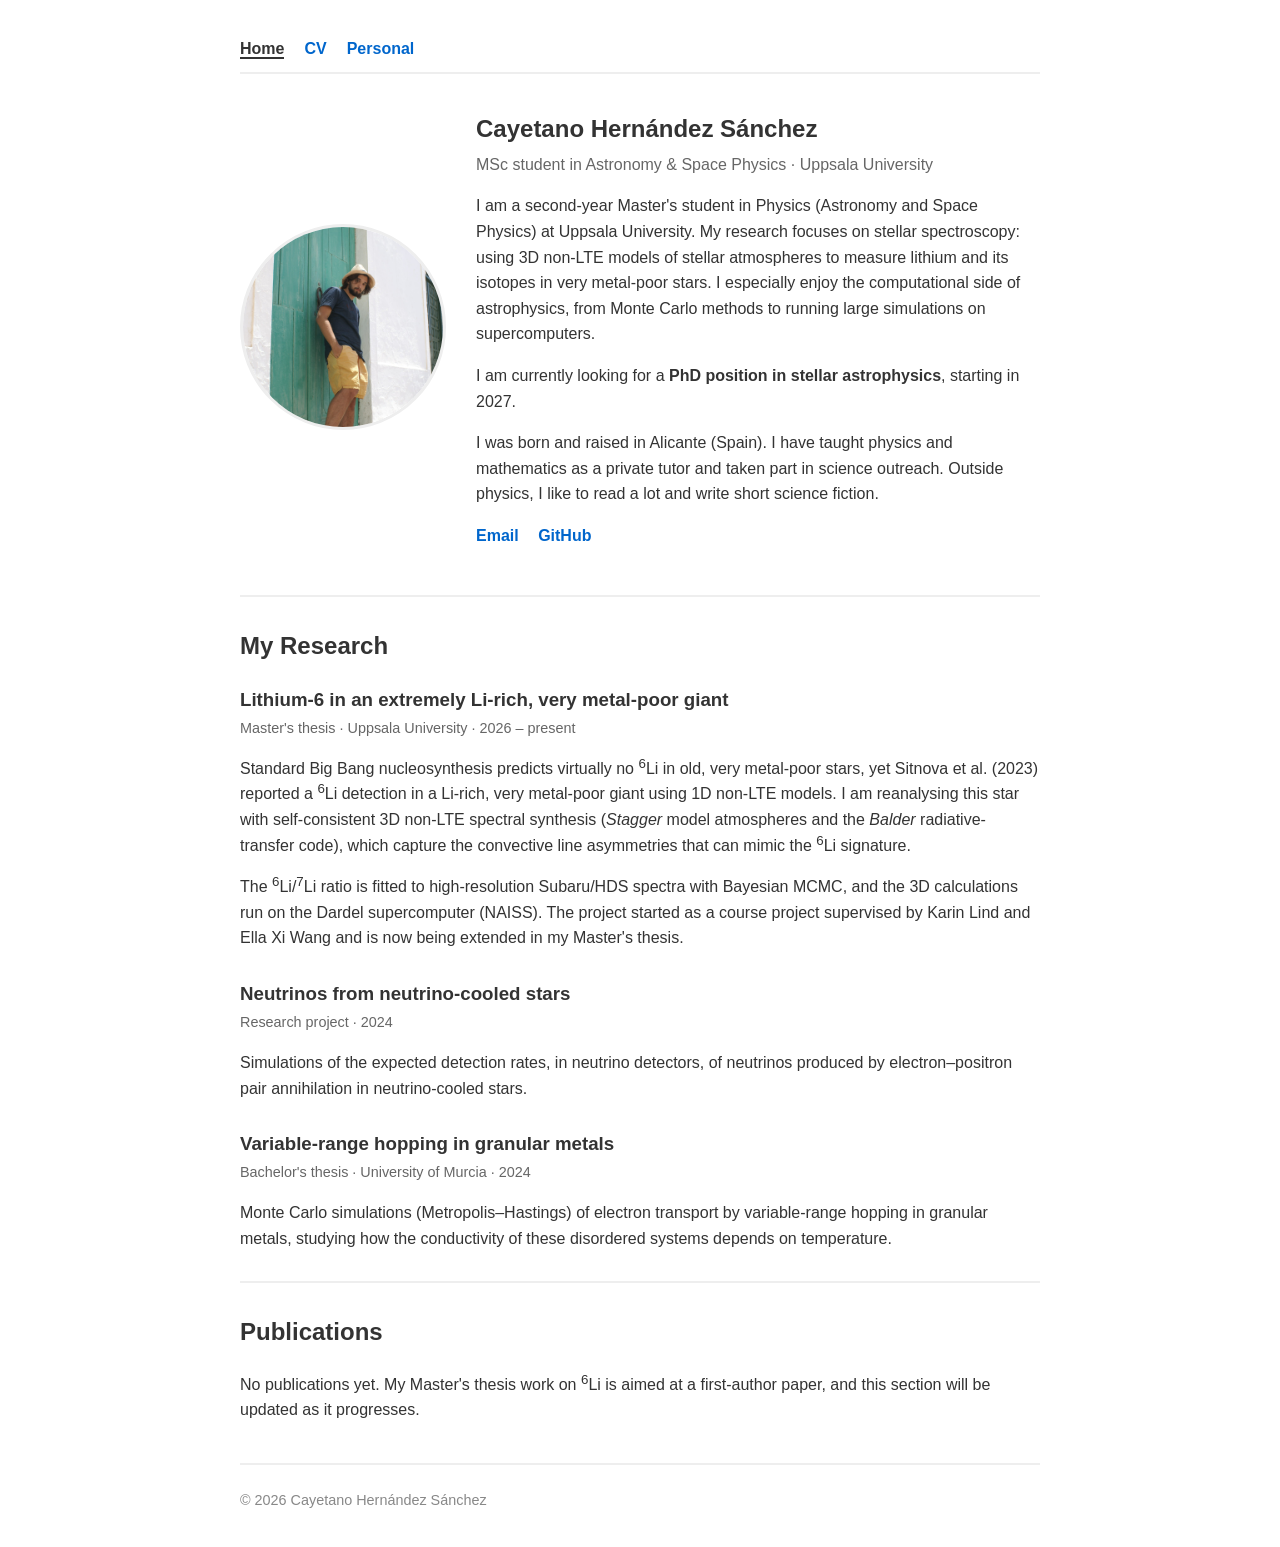
==== index.html @ 5565e367 "Update index.html" ====
<!DOCTYPE html>
<html lang="en">
<head>
    <meta charset="UTF-8">
    <meta name="viewport" content="width=device-width, initial-scale=1.0">
    <title>Cayetano Hernández Sánchez – Astrophysics</title>
    <meta name="description" content="Cayetano Hernández Sánchez, MSc student in Astronomy and Space Physics at Uppsala University, working on 3D NLTE stellar spectroscopy and lithium isotopes in metal-poor stars.">
    <link rel="stylesheet" href="style.css">
</head>
<body>

    <!-- Menú de navegación (igual que antes) -->
    <header>
        <nav>
            <ul>
                <li><a href="index.html" class="active">Home</a></li>
                <li><a href="cv.html">CV</a></li>
                <li><a href="personal.html">Personal</a></li>
            </ul>
        </nav>
    </header>

    <main>
        <!-- ===================== ABOUT ME ===================== -->
        <section id="about">
            <div class="about-content">
                <img src="assets/me1.jpg" alt="Photo of Cayetano Hernández Sánchez" class="profile-pic">

                <div class="about-text">
                    <h1>Cayetano Hernández Sánchez</h1>
                    <p class="subtitle">MSc student in Astronomy &amp; Space Physics · Uppsala University</p>

                    <p>I am a second-year Master's student in Physics (Astronomy and Space Physics) at
                    Uppsala University. My research focuses on stellar spectroscopy: using 3D non-LTE
                    models of stellar atmospheres to measure lithium and its isotopes in very metal-poor
                    stars. I especially enjoy the computational side of astrophysics, from Monte Carlo
                    methods to running large simulations on supercomputers.</p>

                    <p>I am currently looking for a <strong>PhD position in stellar astrophysics</strong>,
                    starting in 2027.</p>

                    <p>I was born and raised in Alicante (Spain). I have taught physics and mathematics as a private
                    tutor and taken part in science outreach. Outside physics, I like to read a lot and write
                    short science fiction.</p>

                    <p class="contact-links">
                        <a href="mailto:cayetano.he.sa@gmail.com">Email</a>
                        <a href="https://github.com/MrStreet371" target="_blank" rel="noopener noreferrer">GitHub</a>
                    </p>
                </div>
            </div>
        </section>

        <hr>

        <!-- ===================== MY RESEARCH ===================== -->
        <section id="research">
            <h2>My Research</h2>

            <article class="research-item">
                <h3>Lithium-6 in an extremely Li-rich, very metal-poor giant</h3>
                <p class="meta">Master's thesis · Uppsala University · 2026 – present</p>
                <p>Standard Big Bang nucleosynthesis predicts virtually no <sup>6</sup>Li in old, very
                metal-poor stars, yet Sitnova et al. (2023) reported a <sup>6</sup>Li detection in a
                Li-rich, very metal-poor giant using 1D non-LTE models. I am reanalysing this star with
                self-consistent 3D non-LTE spectral synthesis (<em>Stagger</em> model atmospheres and the
                <em>Balder</em> radiative-transfer code), which capture the convective line asymmetries
                that can mimic the <sup>6</sup>Li signature.</p>
                <p>The <sup>6</sup>Li/<sup>7</sup>Li ratio is fitted to high-resolution Subaru/HDS spectra
                with Bayesian MCMC, and the 3D calculations run on the Dardel supercomputer (NAISS). The
                project started as a course project supervised by Karin Lind and Ella Xi Wang and is now
                being extended in my Master's thesis.</p>
            </article>

            <article class="research-item">
                <h3>Neutrinos from neutrino-cooled stars</h3>
                <p class="meta">Research project · 2024</p>
                <p>Simulations of the expected detection rates, in neutrino detectors, of neutrinos
                produced by electron–positron pair annihilation in neutrino-cooled stars.</p>
            </article>

            <article class="research-item">
                <h3>Variable-range hopping in granular metals</h3>
                <p class="meta">Bachelor's thesis · University of Murcia · 2024</p>
                <p>Monte Carlo simulations (Metropolis–Hastings) of electron transport by variable-range
                hopping in granular metals, studying how the conductivity of these disordered systems
                depends on temperature.</p>
            </article>
        </section>

        <hr>

        <!-- ===================== PUBLICATIONS ===================== -->
        <!-- Cuando haya borrador: añade una entrada tipo
             <p><strong>Hernández Sánchez, C.</strong>, et al., <em>Título</em>, in preparation.</p>
             y cámbiala a "submitted to ..." / enlace a arXiv cuando toque. -->
        <section id="publications">
            <h2>Publications</h2>
            <p>No publications yet. My Master's thesis work on <sup>6</sup>Li is aimed at a
            first-author paper, and this section will be updated as it progresses.</p>
        </section>
    </main>

    <footer>
        <p>&copy; 2026 Cayetano Hernández Sánchez</p>
    </footer>

</body>
</html>
---- style.css ----
body {
    font-family: Arial, sans-serif;
    max-width: 800px;
    margin: 0 auto;
    padding: 20px;
    line-height: 1.6;
    color: #333;
}

/* Menú de navegación */
nav ul {
    list-style: none;
    padding: 0;
    display: flex;
    gap: 20px;
    border-bottom: 2px solid #eee;
    padding-bottom: 10px;
}

nav a {
    text-decoration: none;
    color: #0066cc;
    font-weight: bold;
}

nav a.active {
    color: #333;
    border-bottom: 2px solid #333;
}

/* Botón simple */
.btn {
    display: inline-block;
    background: #0066cc;
    color: white;
    padding: 8px 15px;
    border-radius: 5px;
    text-decoration: none;
}

/* style.css (Añadidos para la imagen) */

/* ... (mantén tus estilos anteriores) ... */

/* Estilo para la imagen de perfil */
.profile-pic {
    max-width: 200px; /* Tamaño máximo de ancho para la foto */
    height: auto;      /* Mantiene la proporción de aspecto */
    border-radius: 50%; /* Esto hace la foto redonda */
    border: 3px solid #eee; /* Opcional: un borde fino */
    margin-bottom: 20px; /* Espacio debajo de la foto */
    display: block; /* Opcional: para centrarla sola más fácil */
    margin-left: auto; /* Opcional: para centrarla sola */
    margin-right: auto; /* Opcional: para centrarla sola */
}

/* Opcional: Si quieres poner la foto al lado del texto en pantallas más grandes */
/* Necesitarás usar el .about-content que añadí en el HTML */
.about-content {
    display: flex;
    flex-direction: column; /* Por defecto, foto arriba del texto */
    align-items: center;   /* Centra la foto */
    text-align: center;    /* Centra el texto */
}

@media (min-width: 600px) {
    /* En pantallas de más de 600px de ancho */
    .about-content {
        flex-direction: row; /* Foto a la izquierda, texto a la derecha */
        text-align: left;    /* Texto alineado a la izquierda */
        gap: 30px;           /* Espacio entre la foto y el texto */
    }
    
    .profile-pic {
        margin-bottom: 0;   /* Quita el espacio de abajo */
        margin-left: 0;      /* Quita el centrado automático */
        margin-right: 0;
    }
}

/* ---------- Añadidos para el nuevo index (About, Research, Publications) ---------- */

.about-text h1 {
    margin-bottom: 0;
}

.subtitle {
    color: #666;
    margin-top: 4px;
}

.contact-links a {
    margin-right: 15px;
    color: #0066cc;
    font-weight: bold;
    text-decoration: none;
}

.contact-links a:hover {
    text-decoration: underline;
}

.research-item {
    margin-bottom: 28px;
}

.research-item h3 {
    margin-bottom: 0;
}

.meta {
    color: #666;
    font-size: 0.9em;
    margin-top: 2px;
}

.tags span {
    display: inline-block;
    background: #eef4fb;
    color: #0066cc;
    padding: 2px 8px;
    border-radius: 4px;
    font-size: 0.8em;
    margin: 0 6px 6px 0;
}

hr {
    border: none;
    border-top: 2px solid #eee;
    margin: 30px 0;
}

footer {
    margin-top: 40px;
    padding-top: 10px;
    border-top: 2px solid #eee;
    color: #888;
    font-size: 0.9em;
}

/* Evita que los superíndices (6Li) separen las líneas */
sup {
    line-height: 0;
}
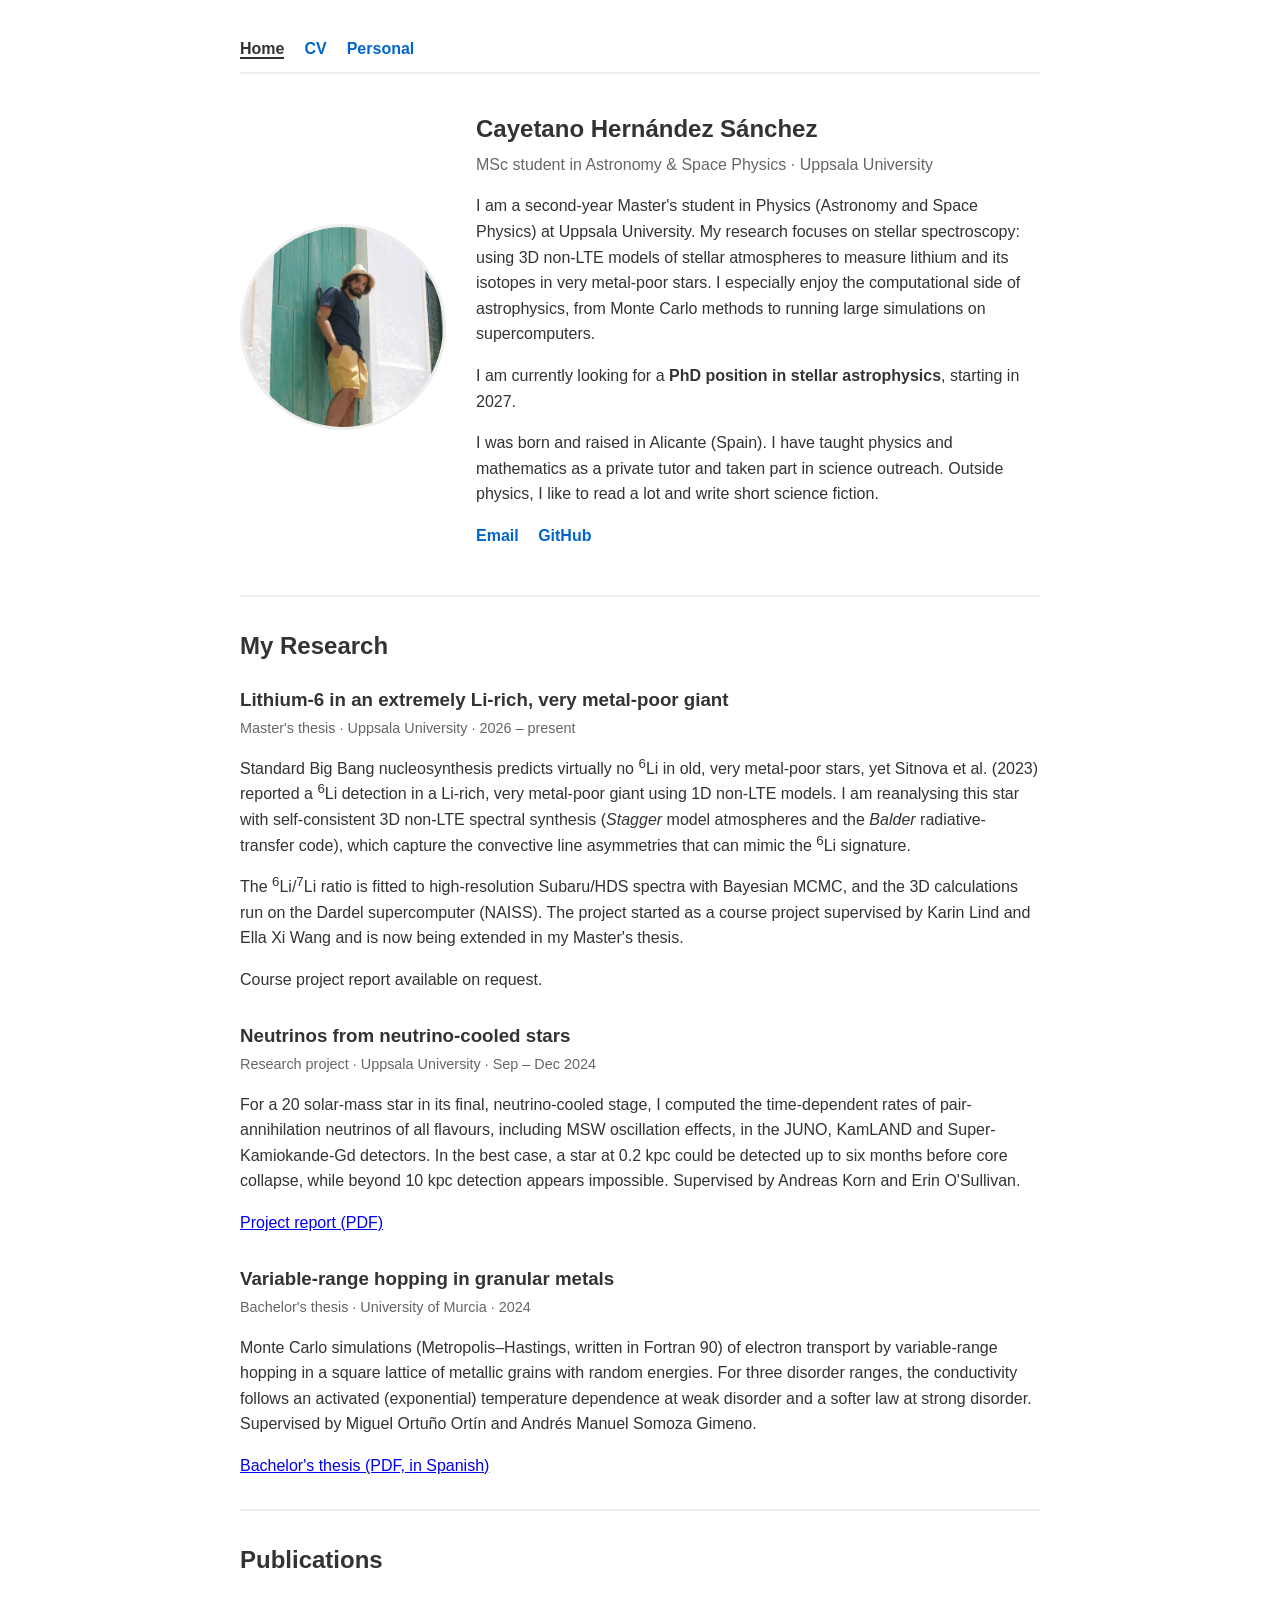
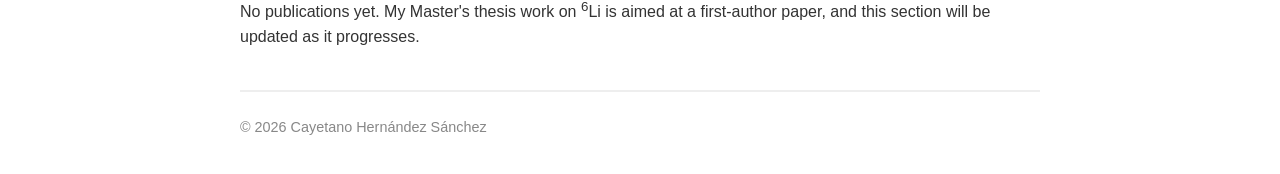
==== commit 9bcec0c8: "index.html Updated project descriptions and added report links." ====
--- a/index.html
+++ b/index.html
@@ -70,21 +70,34 @@
                 with Bayesian MCMC, and the 3D calculations run on the Dardel supercomputer (NAISS). The
                 project started as a course project supervised by Karin Lind and Ella Xi Wang and is now
                 being extended in my Master's thesis.</p>
+                <!-- Informe del proyecto: pide permiso a Karin Lind antes de publicarlo (el trabajo va
+                     camino de un artículo). Cuando te den el OK, borra la línea "available on request"
+                     y quita el comentario de la línea del enlace:
+                <p class="report-link"><a href="reports/lithium6-reanalysis-report.pdf" target="_blank" rel="noopener">Course project report (PDF)</a></p>
+                -->
+                <p class="report-link">Course project report available on request.</p>
             </article>
 
             <article class="research-item">
                 <h3>Neutrinos from neutrino-cooled stars</h3>
-                <p class="meta">Research project · 2024</p>
-                <p>Simulations of the expected detection rates, in neutrino detectors, of neutrinos
-                produced by electron–positron pair annihilation in neutrino-cooled stars.</p>
+                <p class="meta">Research project · Uppsala University · Sep – Dec 2024</p>
+                <p>For a 20 solar-mass star in its final, neutrino-cooled stage, I computed the time-dependent
+                rates of pair-annihilation neutrinos of all flavours, including MSW oscillation effects, in
+                the JUNO, KamLAND and Super-Kamiokande-Gd detectors. In the best case, a star at 0.2 kpc
+                could be detected up to six months before core collapse, while beyond 10 kpc detection
+                appears impossible. Supervised by Andreas Korn and Erin O'Sullivan.</p>
+                <p class="report-link"><a href="reports/neutrino-detection-report.pdf" target="_blank" rel="noopener">Project report (PDF)</a></p>
             </article>
 
             <article class="research-item">
                 <h3>Variable-range hopping in granular metals</h3>
                 <p class="meta">Bachelor's thesis · University of Murcia · 2024</p>
-                <p>Monte Carlo simulations (Metropolis–Hastings) of electron transport by variable-range
-                hopping in granular metals, studying how the conductivity of these disordered systems
-                depends on temperature.</p>
+                <p>Monte Carlo simulations (Metropolis–Hastings, written in Fortran 90) of electron
+                transport by variable-range hopping in a square lattice of metallic grains with random
+                energies. For three disorder ranges, the conductivity follows an activated (exponential)
+                temperature dependence at weak disorder and a softer law at strong disorder. Supervised by
+                Miguel Ortuño Ortín and Andrés Manuel Somoza Gimeno.</p>
+                <p class="report-link"><a href="reports/vrh-bachelor-thesis-es.pdf" target="_blank" rel="noopener">Bachelor's thesis (PDF, in Spanish)</a></p>
             </article>
         </section>
 
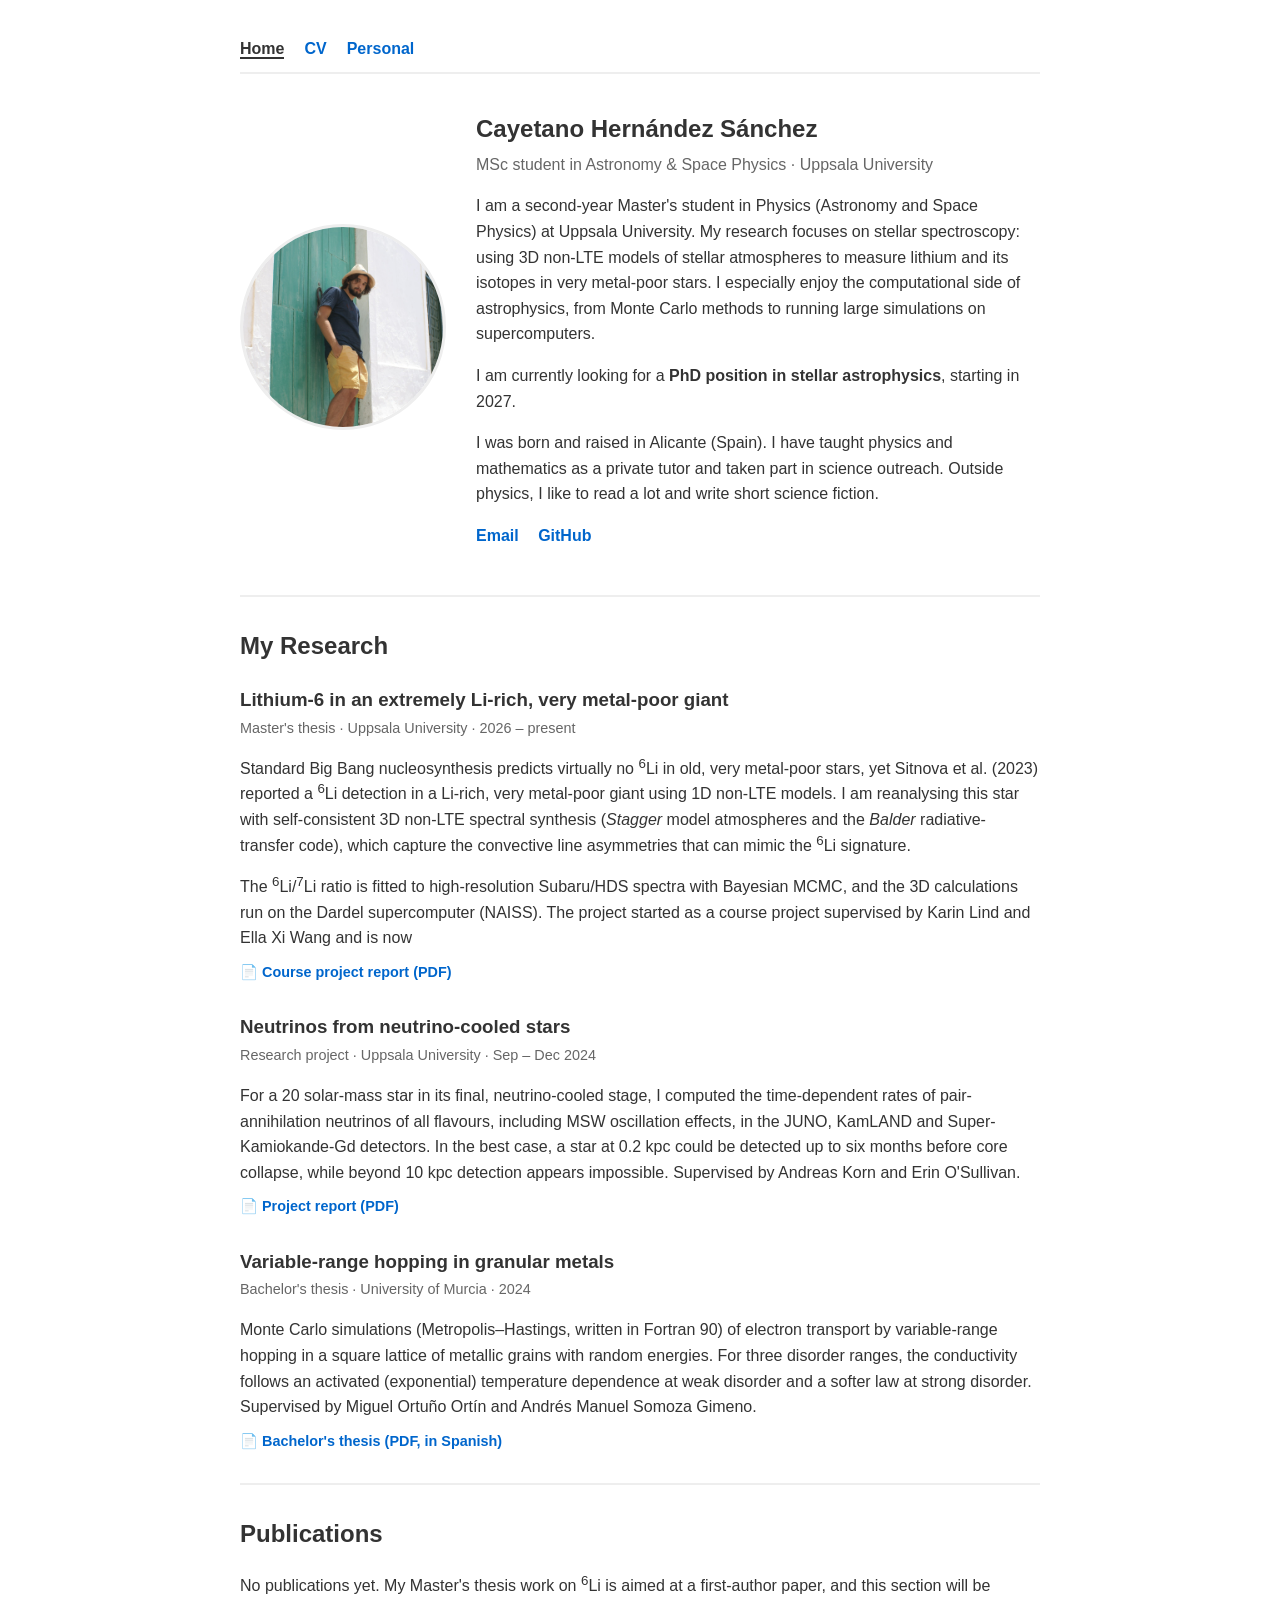
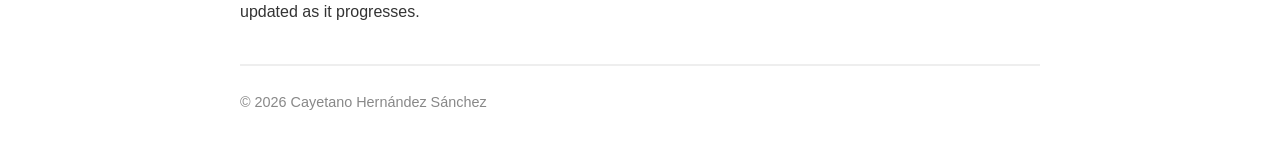
==== commit ef215c9a: "Update index.html" ====
--- a/index.html
+++ b/index.html
@@ -69,13 +69,7 @@
                 <p>The <sup>6</sup>Li/<sup>7</sup>Li ratio is fitted to high-resolution Subaru/HDS spectra
                 with Bayesian MCMC, and the 3D calculations run on the Dardel supercomputer (NAISS). The
                 project started as a course project supervised by Karin Lind and Ella Xi Wang and is now
-                being extended in my Master's thesis.</p>
-                <!-- Informe del proyecto: pide permiso a Karin Lind antes de publicarlo (el trabajo va
-                     camino de un artículo). Cuando te den el OK, borra la línea "available on request"
-                     y quita el comentario de la línea del enlace:
                 <p class="report-link"><a href="reports/lithium6-reanalysis-report.pdf" target="_blank" rel="noopener">Course project report (PDF)</a></p>
-                -->
-                <p class="report-link">Course project report available on request.</p>
             </article>
 
             <article class="research-item">
--- a/style.css
+++ b/style.css
@@ -142,3 +142,24 @@
 sup {
     line-height: 0;
 }
+
+/* Enlaces a los informes en PDF */
+.report-link {
+    font-size: 0.9em;
+    color: #666;
+    margin-top: -6px;
+}
+
+.report-link a {
+    color: #0066cc;
+    font-weight: bold;
+    text-decoration: none;
+}
+
+.report-link a::before {
+    content: "\1F4C4\00A0";   /* icono de documento + espacio */
+}
+
+.report-link a:hover {
+    text-decoration: underline;
+}
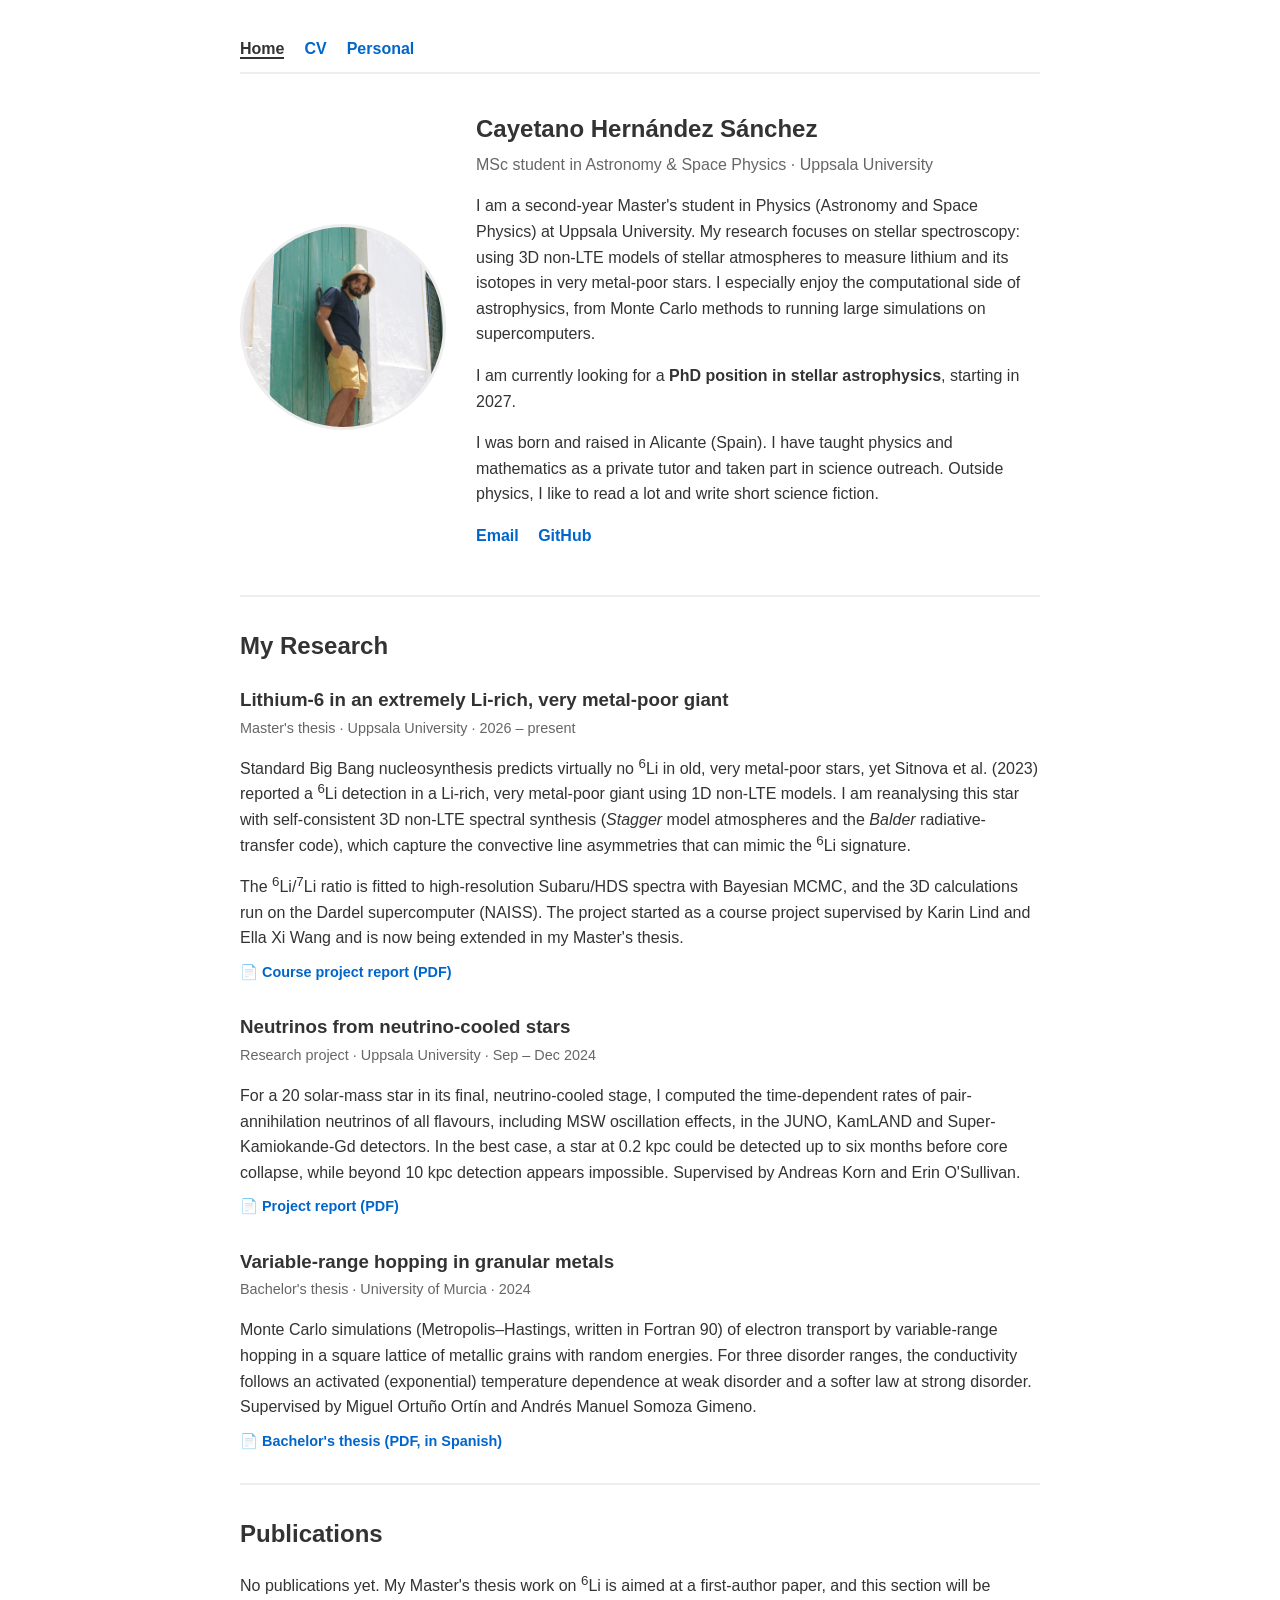
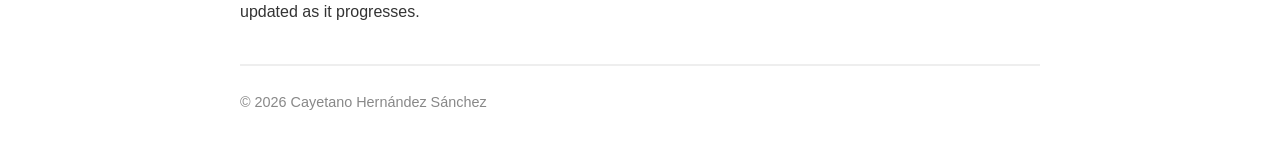
==== commit cce52495: "Update index.html" ====
--- a/index.html
+++ b/index.html
@@ -68,7 +68,7 @@
                 that can mimic the <sup>6</sup>Li signature.</p>
                 <p>The <sup>6</sup>Li/<sup>7</sup>Li ratio is fitted to high-resolution Subaru/HDS spectra
                 with Bayesian MCMC, and the 3D calculations run on the Dardel supercomputer (NAISS). The
-                project started as a course project supervised by Karin Lind and Ella Xi Wang and is now
+                project started as a course project supervised by Karin Lind and Ella Xi Wang and is now being extended in my Master's thesis.
                 <p class="report-link"><a href="reports/lithium6-reanalysis-report.pdf" target="_blank" rel="noopener">Course project report (PDF)</a></p>
             </article>
 
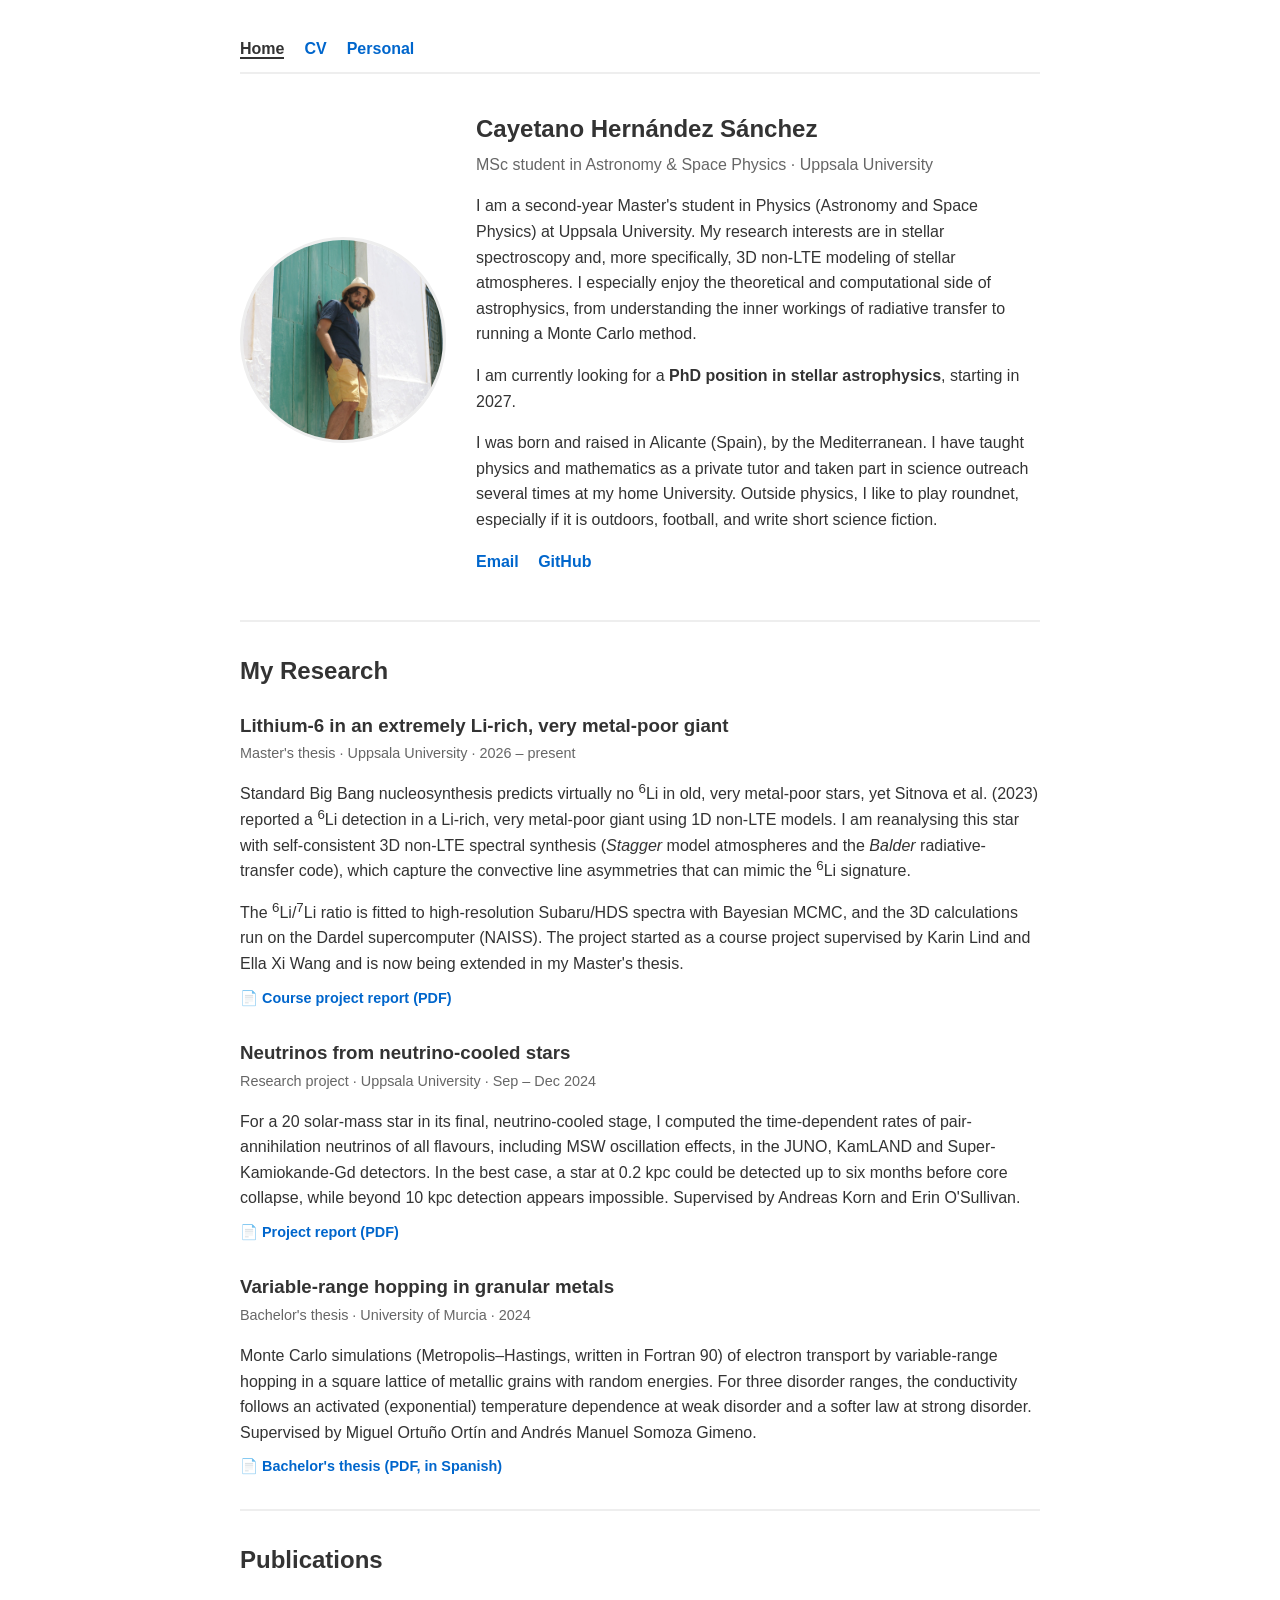
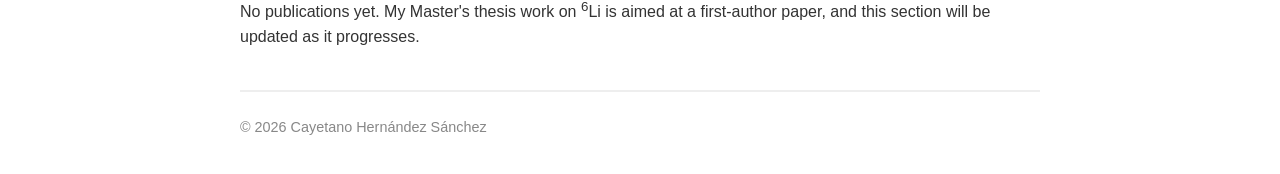
==== commit 5194820b: "Update index.html" ====
--- a/index.html
+++ b/index.html
@@ -31,16 +31,15 @@
                     <p class="subtitle">MSc student in Astronomy &amp; Space Physics · Uppsala University</p>
 
                     <p>I am a second-year Master's student in Physics (Astronomy and Space Physics) at
-                    Uppsala University. My research focuses on stellar spectroscopy: using 3D non-LTE
-                    models of stellar atmospheres to measure lithium and its isotopes in very metal-poor
-                    stars. I especially enjoy the computational side of astrophysics, from Monte Carlo
-                    methods to running large simulations on supercomputers.</p>
+                    Uppsala University. My research interests are in stellar spectroscopy and, more specifically, 3D non-LTE
+                    modeling of stellar atmospheres. I especially enjoy the theoretical and computational side of astrophysics, from understanding the inner workings of radiative transfer to running 
+                    a Monte Carlo method. 
 
                     <p>I am currently looking for a <strong>PhD position in stellar astrophysics</strong>,
                     starting in 2027.</p>
 
-                    <p>I was born and raised in Alicante (Spain). I have taught physics and mathematics as a private
-                    tutor and taken part in science outreach. Outside physics, I like to read a lot and write
+                    <p>I was born and raised in Alicante (Spain), by the Mediterranean. I have taught physics and mathematics as a private
+                    tutor and taken part in science outreach several times at my home University. Outside physics, I like to play roundnet, especially if it is outdoors, football, and write
                     short science fiction.</p>
 
                     <p class="contact-links">
--- a/style.css
+++ b/style.css
@@ -163,3 +163,61 @@
 .report-link a:hover {
     text-decoration: underline;
 }
+
+/* ---------- Página CV (cv.html) ---------- */
+
+.cv-entry {
+    display: grid;
+    grid-template-columns: 140px 1fr;
+    gap: 16px;
+    margin-bottom: 16px;
+}
+
+.cv-date {
+    color: #666;
+}
+
+.cv-body ul {
+    margin: 6px 0 0 0;
+    padding-left: 20px;
+    font-size: 0.95em;
+}
+
+.cv-note {
+    color: #666;
+    font-size: 0.9em;
+}
+
+.cv-refs {
+    display: grid;
+    grid-template-columns: 1fr 1fr;
+    gap: 20px;
+}
+
+.cv-body .report-link {
+    margin-top: 6px;
+}
+
+code {
+    font-size: 0.9em;
+    background: #f4f4f4;
+    padding: 1px 4px;
+    border-radius: 3px;
+}
+
+@media (max-width: 600px) {
+    /* En móvil: fecha encima del contenido, referencias una debajo de otra */
+    .cv-entry,
+    .cv-refs {
+        grid-template-columns: 1fr;
+        gap: 2px;
+    }
+    .cv-refs {
+        gap: 14px;
+    }
+}
+
+/* Enlaces dentro de las entradas del CV, con el azul de la web */
+.cv-body a {
+    color: #0066cc;
+}
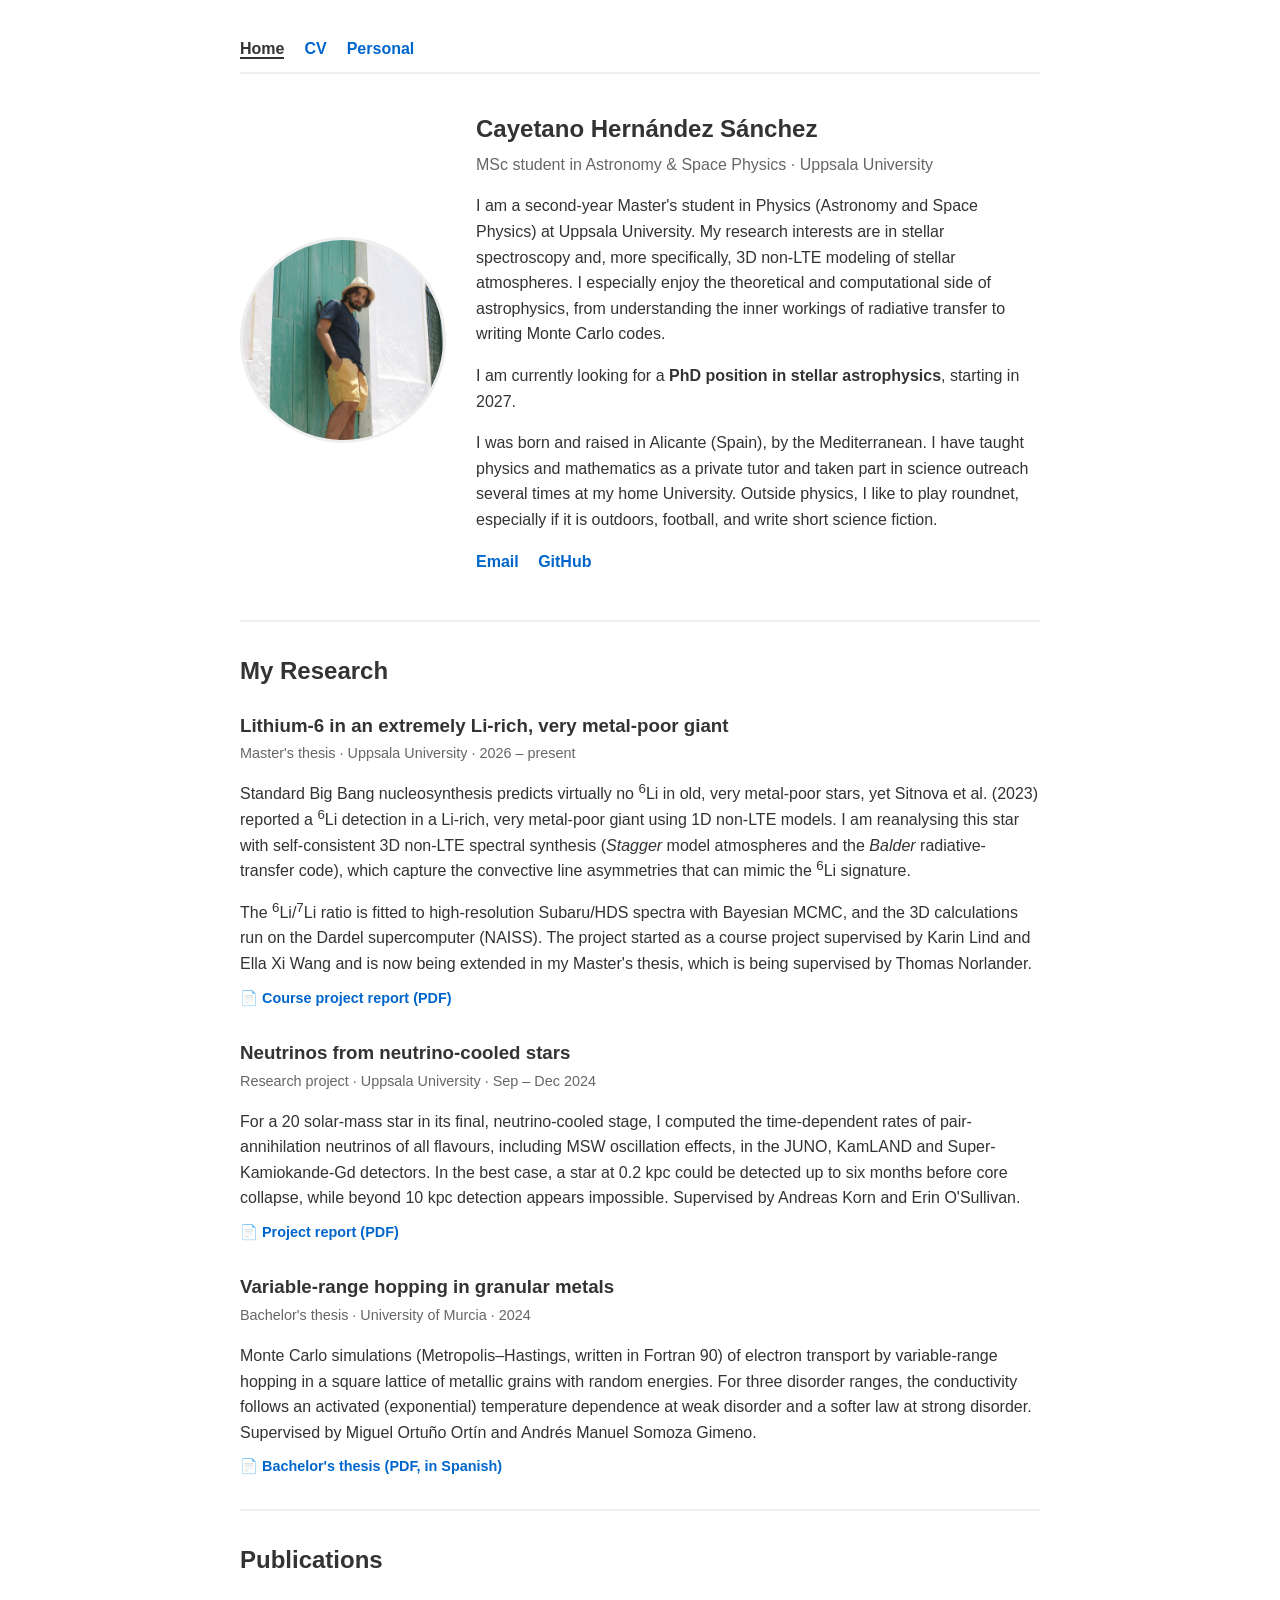
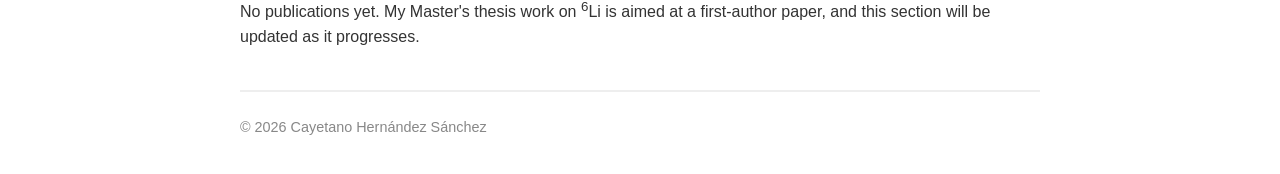
==== commit 5a5a78ac: "Update index.html" ====
--- a/index.html
+++ b/index.html
@@ -32,8 +32,8 @@
 
                     <p>I am a second-year Master's student in Physics (Astronomy and Space Physics) at
                     Uppsala University. My research interests are in stellar spectroscopy and, more specifically, 3D non-LTE
-                    modeling of stellar atmospheres. I especially enjoy the theoretical and computational side of astrophysics, from understanding the inner workings of radiative transfer to running 
-                    a Monte Carlo method. 
+                    modeling of stellar atmospheres. I especially enjoy the theoretical and computational side of astrophysics, from understanding the inner workings of radiative transfer to writing
+                    Monte Carlo codes.
 
                     <p>I am currently looking for a <strong>PhD position in stellar astrophysics</strong>,
                     starting in 2027.</p>
@@ -67,7 +67,7 @@
                 that can mimic the <sup>6</sup>Li signature.</p>
                 <p>The <sup>6</sup>Li/<sup>7</sup>Li ratio is fitted to high-resolution Subaru/HDS spectra
                 with Bayesian MCMC, and the 3D calculations run on the Dardel supercomputer (NAISS). The
-                project started as a course project supervised by Karin Lind and Ella Xi Wang and is now being extended in my Master's thesis.
+                project started as a course project supervised by Karin Lind and Ella Xi Wang and is now being extended in my Master's thesis, which is being supervised by Thomas Norlander.
                 <p class="report-link"><a href="reports/lithium6-reanalysis-report.pdf" target="_blank" rel="noopener">Course project report (PDF)</a></p>
             </article>
 
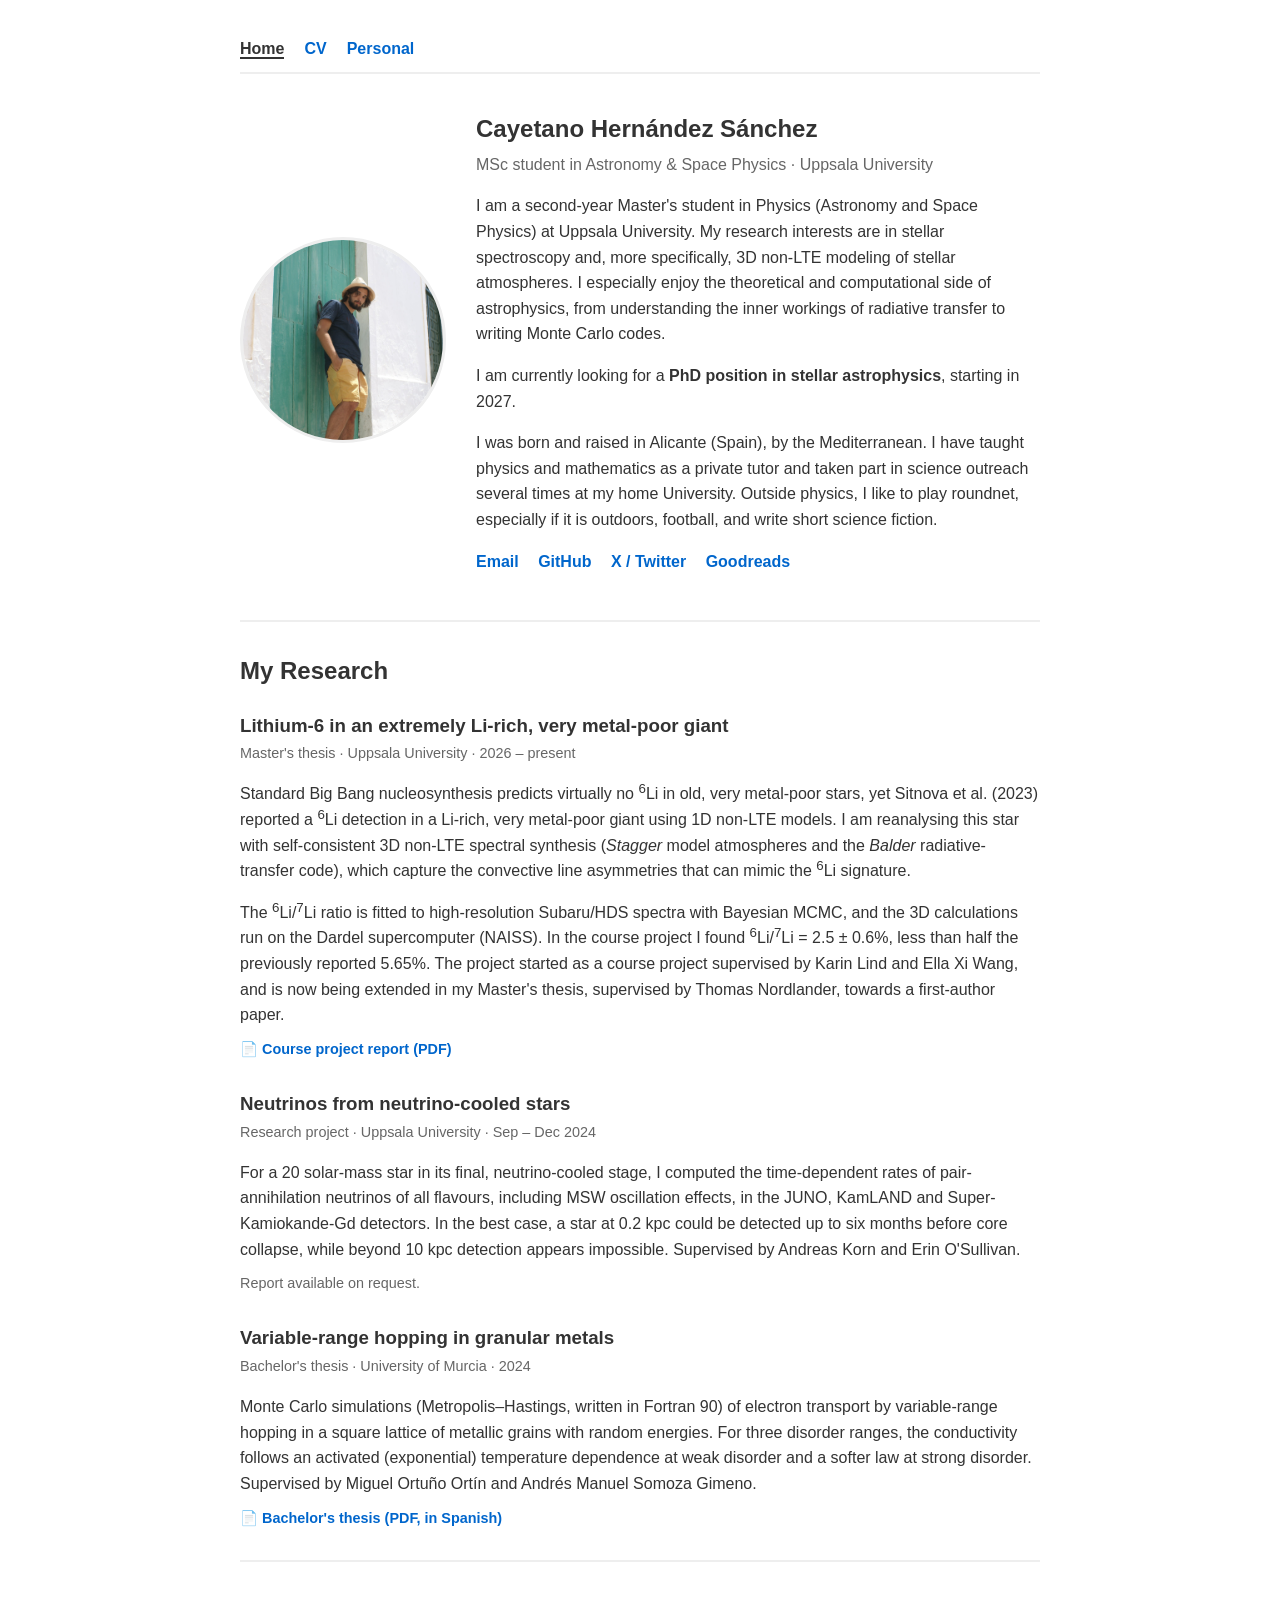
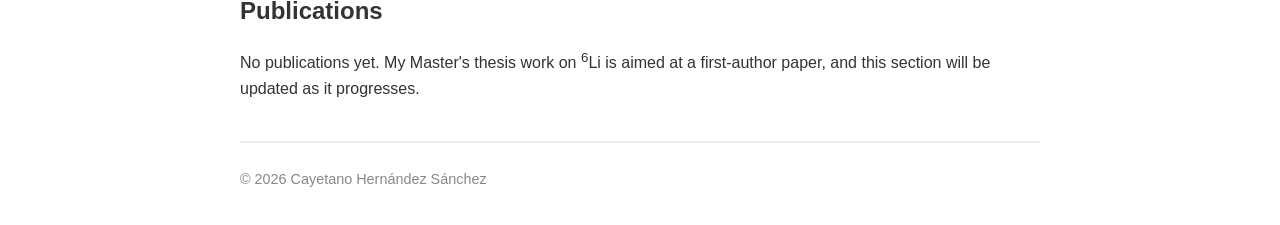
==== commit b885422e: "Add files via upload" ====
--- a/index.html
+++ b/index.html
@@ -9,7 +9,6 @@
 </head>
 <body>
 
-    <!-- Menú de navegación (igual que antes) -->
     <header>
         <nav>
             <ul>
@@ -32,8 +31,8 @@
 
                     <p>I am a second-year Master's student in Physics (Astronomy and Space Physics) at
                     Uppsala University. My research interests are in stellar spectroscopy and, more specifically, 3D non-LTE
-                    modeling of stellar atmospheres. I especially enjoy the theoretical and computational side of astrophysics, from understanding the inner workings of radiative transfer to writing
-                    Monte Carlo codes.
+                    modeling of stellar atmospheres. I especially enjoy the theoretical and computational side of astrophysics,
+                    from understanding the inner workings of radiative transfer to writing Monte Carlo codes.</p>
 
                     <p>I am currently looking for a <strong>PhD position in stellar astrophysics</strong>,
                     starting in 2027.</p>
@@ -45,6 +44,8 @@
                     <p class="contact-links">
                         <a href="mailto:cayetano.he.sa@gmail.com">Email</a>
                         <a href="https://github.com/MrStreet371" target="_blank" rel="noopener noreferrer">GitHub</a>
+                        <a href="https://x.com/MrStreet371" target="_blank" rel="noopener noreferrer">X / Twitter</a>
+                        <a href="https://www.goodreads.com/user/show/182121532-mrstreet" target="_blank" rel="noopener noreferrer">Goodreads</a>
                     </p>
                 </div>
             </div>
@@ -66,9 +67,12 @@
                 <em>Balder</em> radiative-transfer code), which capture the convective line asymmetries
                 that can mimic the <sup>6</sup>Li signature.</p>
                 <p>The <sup>6</sup>Li/<sup>7</sup>Li ratio is fitted to high-resolution Subaru/HDS spectra
-                with Bayesian MCMC, and the 3D calculations run on the Dardel supercomputer (NAISS). The
-                project started as a course project supervised by Karin Lind and Ella Xi Wang and is now being extended in my Master's thesis, which is being supervised by Thomas Norlander.
-                <p class="report-link"><a href="reports/lithium6-reanalysis-report.pdf" target="_blank" rel="noopener">Course project report (PDF)</a></p>
+                with Bayesian MCMC, and the 3D calculations run on the Dardel supercomputer (NAISS). In the
+                course project I found <sup>6</sup>Li/<sup>7</sup>Li = 2.5 ± 0.6%, less than half the
+                previously reported 5.65%. The project started as a course project supervised by
+                Karin Lind and Ella Xi Wang, and is now being extended in my Master's thesis, supervised by
+                Thomas Nordlander, towards a first-author paper.</p>
+                <p class="report-link"><a href="lithium6-reanalysis-report.pdf" target="_blank" rel="noopener">Course project report (PDF)</a></p>
             </article>
 
             <article class="research-item">
@@ -79,7 +83,7 @@
                 the JUNO, KamLAND and Super-Kamiokande-Gd detectors. In the best case, a star at 0.2 kpc
                 could be detected up to six months before core collapse, while beyond 10 kpc detection
                 appears impossible. Supervised by Andreas Korn and Erin O'Sullivan.</p>
-                <p class="report-link"><a href="reports/neutrino-detection-report.pdf" target="_blank" rel="noopener">Project report (PDF)</a></p>
+                <p class="report-link">Report available on request.</p>
             </article>
 
             <article class="research-item">
@@ -90,16 +94,13 @@
                 energies. For three disorder ranges, the conductivity follows an activated (exponential)
                 temperature dependence at weak disorder and a softer law at strong disorder. Supervised by
                 Miguel Ortuño Ortín and Andrés Manuel Somoza Gimeno.</p>
-                <p class="report-link"><a href="reports/vrh-bachelor-thesis-es.pdf" target="_blank" rel="noopener">Bachelor's thesis (PDF, in Spanish)</a></p>
+                <p class="report-link"><a href="vrh-bachelor-thesis-es.pdf" target="_blank" rel="noopener">Bachelor's thesis (PDF, in Spanish)</a></p>
             </article>
         </section>
 
         <hr>
 
         <!-- ===================== PUBLICATIONS ===================== -->
-        <!-- Cuando haya borrador: añade una entrada tipo
-             <p><strong>Hernández Sánchez, C.</strong>, et al., <em>Título</em>, in preparation.</p>
-             y cámbiala a "submitted to ..." / enlace a arXiv cuando toque. -->
         <section id="publications">
             <h2>Publications</h2>
             <p>No publications yet. My Master's thesis work on <sup>6</sup>Li is aimed at a
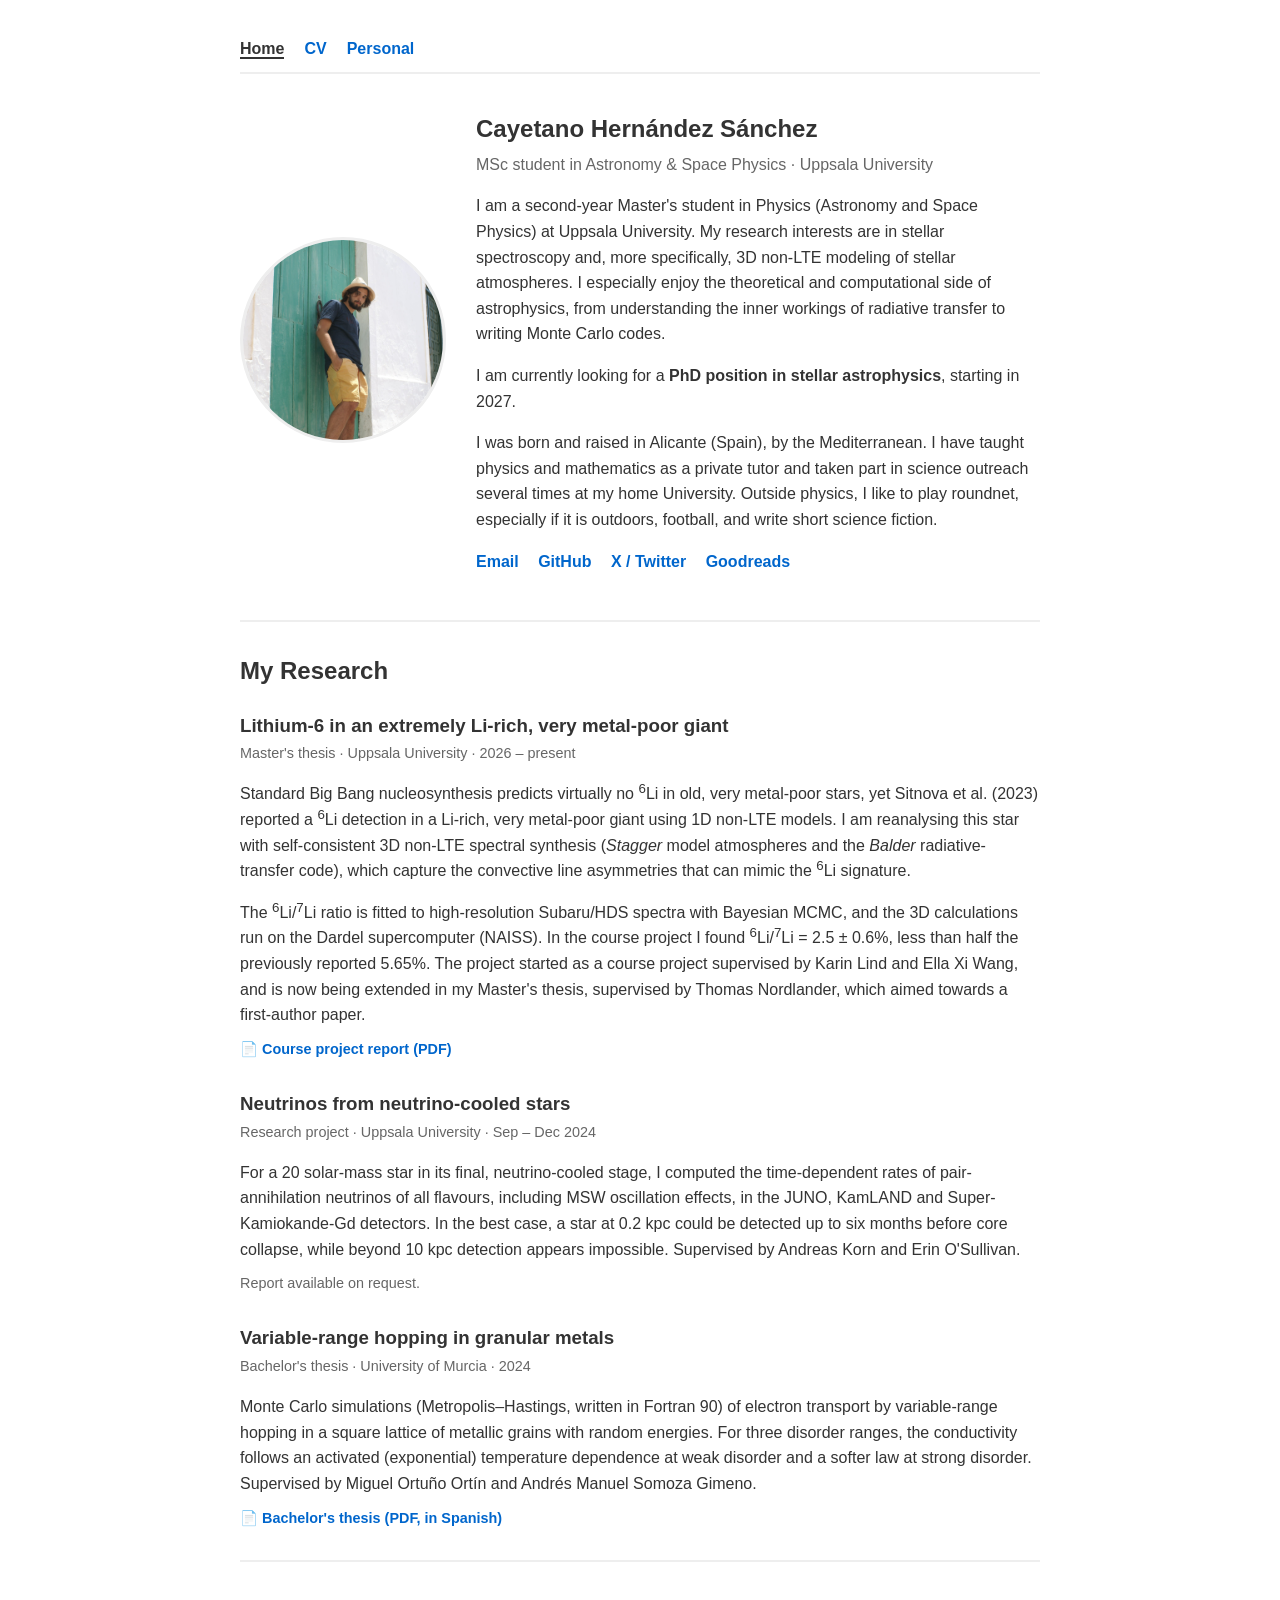
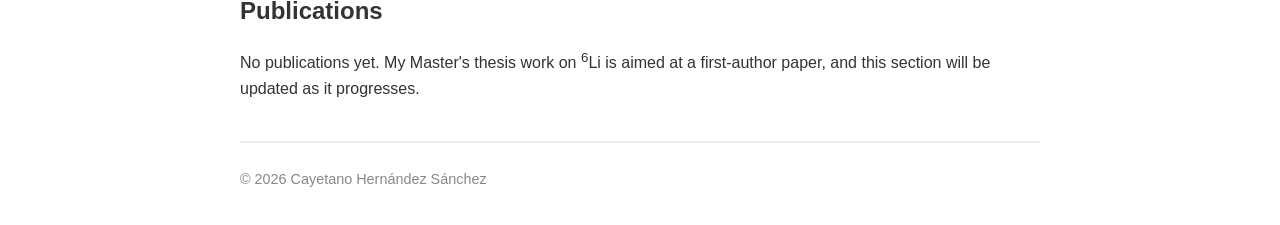
==== commit 01619c98: "Clarify authorship in project description" ====
--- a/index.html
+++ b/index.html
@@ -71,7 +71,7 @@
                 course project I found <sup>6</sup>Li/<sup>7</sup>Li = 2.5 ± 0.6%, less than half the
                 previously reported 5.65%. The project started as a course project supervised by
                 Karin Lind and Ella Xi Wang, and is now being extended in my Master's thesis, supervised by
-                Thomas Nordlander, towards a first-author paper.</p>
+                Thomas Nordlander, which aimed towards a first-author paper.</p>
                 <p class="report-link"><a href="lithium6-reanalysis-report.pdf" target="_blank" rel="noopener">Course project report (PDF)</a></p>
             </article>
 
